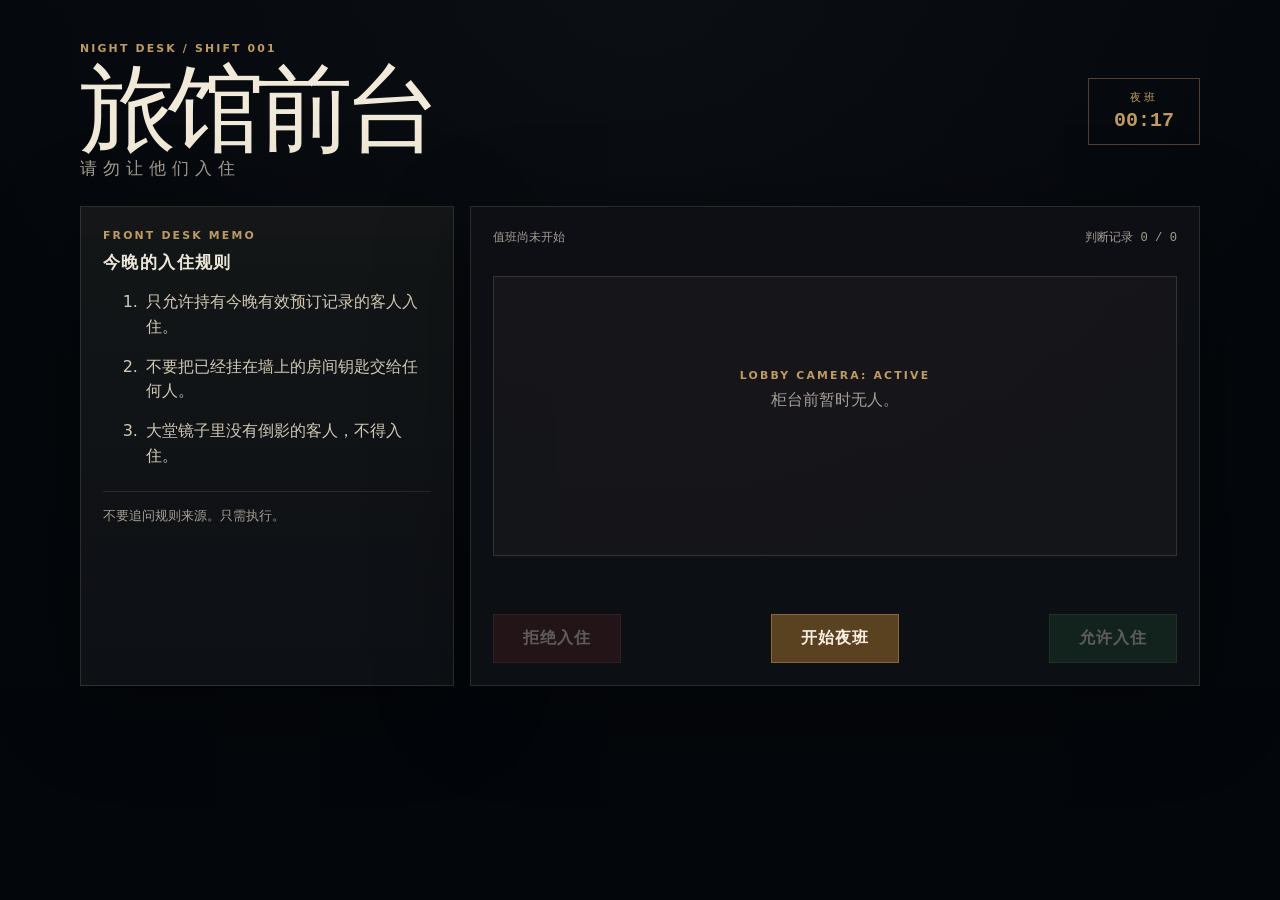
==== projects/game_001_night_desk/index.html @ 1eef4b33 "feat: initialize itch.io game factory and scaffold Night Desk MVP" ====
<!doctype html>
<html lang="zh-CN">
  <head>
    <meta charset="UTF-8" />
    <meta name="viewport" content="width=device-width, initial-scale=1.0" />
    <meta name="theme-color" content="#080b12" />
    <title>Night Desk / 旅馆前台：请勿让他们入住</title>
    <link rel="stylesheet" href="./style.css" />
  </head>
  <body>
    <main class="game-shell">
      <header class="game-header">
        <div>
          <p class="eyebrow">NIGHT DESK / SHIFT 001</p>
          <h1>旅馆前台</h1>
          <p class="subtitle">请勿让他们入住</p>
        </div>
        <div class="shift-clock" aria-label="当前值班时间">
          <span>夜班</span>
          <strong>00:17</strong>
        </div>
      </header>

      <section class="desk-grid" aria-label="夜班前台">
        <aside class="panel memo-panel">
          <p class="eyebrow">FRONT DESK MEMO</p>
          <h2>今晚的入住规则</h2>
          <ol id="rule-list"></ol>
          <p class="memo-note">不要追问规则来源。只需执行。</p>
        </aside>

        <section class="panel guest-panel">
          <div class="panel-heading">
            <p id="progress-label">值班尚未开始</p>
            <p id="score-label">判断记录 0 / 0</p>
          </div>

          <div id="guest-card" class="guest-card">
            <div class="empty-card">
              <p class="eyebrow">LOBBY CAMERA: ACTIVE</p>
              <p>柜台前暂时无人。</p>
            </div>
          </div>

          <p id="feedback" class="feedback" aria-live="polite"></p>

          <div class="actions">
            <button id="reject-button" class="button button-reject" type="button" disabled>拒绝入住</button>
            <button id="start-button" class="button button-start" type="button">开始夜班</button>
            <button id="approve-button" class="button button-approve" type="button" disabled>允许入住</button>
          </div>
        </section>
      </section>

      <section id="ending-panel" class="panel ending-panel" hidden>
        <p class="eyebrow">SHIFT REPORT / 06:00</p>
        <h2 id="ending-title"></h2>
        <p id="ending-description"></p>
        <button id="restart-button" class="button button-start" type="button">重新值班</button>
      </section>
    </main>

    <script src="./data/rules.js"></script>
    <script src="./data/guests.js"></script>
    <script src="./data/endings.js"></script>
    <script src="./main.js"></script>
  </body>
</html>
---- projects/game_001_night_desk/style.css ----
:root {
  color-scheme: dark;
  font-family: Inter, ui-sans-serif, system-ui, -apple-system, BlinkMacSystemFont, "Segoe UI", sans-serif;
  background: #080b12;
  color: #ece6d8;
}

* {
  box-sizing: border-box;
}

body {
  min-height: 100vh;
  margin: 0;
  background:
    linear-gradient(rgba(3, 6, 10, 0.78), rgba(3, 6, 10, 0.94)),
    repeating-linear-gradient(0deg, transparent 0, transparent 3px, rgba(255, 255, 255, 0.025) 4px),
    radial-gradient(circle at top, #293036, #080b12 64%);
}

.game-shell {
  width: min(1120px, calc(100% - 32px));
  margin: 0 auto;
  padding: 42px 0;
}

.game-header,
.panel-heading,
.actions {
  display: flex;
  align-items: center;
  justify-content: space-between;
  gap: 14px;
}

h1,
h2,
p {
  margin-top: 0;
}

h1 {
  margin-bottom: 0;
  color: #f2ead9;
  font-family: Georgia, "Times New Roman", serif;
  font-size: clamp(3rem, 9vw, 6rem);
  font-weight: 500;
  letter-spacing: -0.08em;
  line-height: 0.98;
}

h2 {
  font-size: 1.08rem;
  letter-spacing: 0.08em;
}

.subtitle,
.memo-note,
.panel-heading,
.empty-card {
  color: #a69f91;
}

.subtitle {
  margin-bottom: 0;
  font-family: Georgia, "Times New Roman", serif;
  font-size: 1.05rem;
  letter-spacing: 0.36em;
}

.eyebrow {
  margin-bottom: 8px;
  color: #bf9b5d;
  font-size: 0.68rem;
  font-weight: 800;
  letter-spacing: 0.2em;
}

.shift-clock {
  min-width: 112px;
  padding: 12px 15px;
  border: 1px solid rgba(191, 155, 93, 0.38);
  color: #bf9b5d;
  text-align: center;
}

.shift-clock span,
.shift-clock strong {
  display: block;
}

.shift-clock span {
  font-size: 0.66rem;
  letter-spacing: 0.26em;
}

.shift-clock strong {
  margin-top: 4px;
  font-family: "Courier New", monospace;
  font-size: 1.25rem;
}

.desk-grid {
  display: grid;
  grid-template-columns: minmax(240px, 0.82fr) minmax(0, 1.6fr);
  gap: 16px;
  margin-top: 26px;
}

.panel {
  border: 1px solid rgba(220, 202, 169, 0.15);
  background: rgba(14, 17, 22, 0.88);
  box-shadow: 0 20px 90px rgba(0, 0, 0, 0.32);
}

.memo-panel,
.guest-panel,
.ending-panel {
  padding: 22px;
}

.memo-panel {
  background:
    linear-gradient(rgba(20, 22, 23, 0.91), rgba(13, 16, 20, 0.94)),
    #11151b;
}

.memo-panel li {
  margin-bottom: 15px;
  padding-left: 3px;
  color: #d4c8b5;
  line-height: 1.55;
}

.memo-note {
  margin: 22px 0 0;
  padding-top: 14px;
  border-top: 1px solid rgba(220, 202, 169, 0.12);
  font-size: 0.8rem;
  line-height: 1.6;
}

.panel-heading {
  color: #a69f91;
  font-family: "Courier New", monospace;
  font-size: 0.76rem;
}

.guest-card {
  min-height: 280px;
  margin: 18px 0;
  padding: 20px;
  border: 1px solid rgba(220, 202, 169, 0.16);
  background: rgba(220, 202, 169, 0.035);
}

.guest-card h2 {
  margin-bottom: 4px;
  color: #f2ead9;
  font-family: Georgia, "Times New Roman", serif;
  font-size: 1.65rem;
  font-weight: 500;
  letter-spacing: 0;
}

.guest-card dl {
  display: grid;
  grid-template-columns: 7rem 1fr;
  margin: 20px 0 0;
}

.guest-card dt,
.guest-card dd {
  padding: 8px 0;
  border-top: 1px solid rgba(220, 202, 169, 0.11);
}

.guest-card dt {
  color: #a69f91;
}

.guest-card dd {
  margin: 0;
  color: #ece6d8;
}

.empty-card {
  padding-top: 72px;
  text-align: center;
}

.feedback {
  min-height: 1.5em;
  color: #a69f91;
}

.feedback.is-correct {
  color: #a3d4a0;
}

.feedback.is-wrong {
  color: #de8e82;
}

.button {
  min-width: 128px;
  padding: 13px 16px;
  border: 1px solid transparent;
  color: #f6efe2;
  cursor: pointer;
  font: inherit;
  font-weight: 800;
  letter-spacing: 0.06em;
}

.button:disabled {
  cursor: not-allowed;
  opacity: 0.35;
}

.button-reject {
  border-color: rgba(197, 99, 92, 0.44);
  background: rgba(113, 37, 39, 0.68);
}

.button-approve {
  border-color: rgba(115, 165, 121, 0.44);
  background: rgba(41, 100, 63, 0.68);
}

.button-start {
  border-color: rgba(191, 155, 93, 0.44);
  background: rgba(116, 82, 37, 0.75);
}

.ending-panel {
  margin-top: 16px;
}

.ending-panel h2 {
  color: #f2ead9;
  font-family: Georgia, "Times New Roman", serif;
  font-size: 1.8rem;
  font-weight: 500;
  letter-spacing: 0;
}

@media (max-width: 760px) {
  .game-shell {
    padding: 24px 0;
  }

  .desk-grid {
    grid-template-columns: 1fr;
  }

  .game-header {
    align-items: flex-end;
  }

  .actions {
    align-items: stretch;
    flex-direction: column;
  }

  .button {
    width: 100%;
  }
}
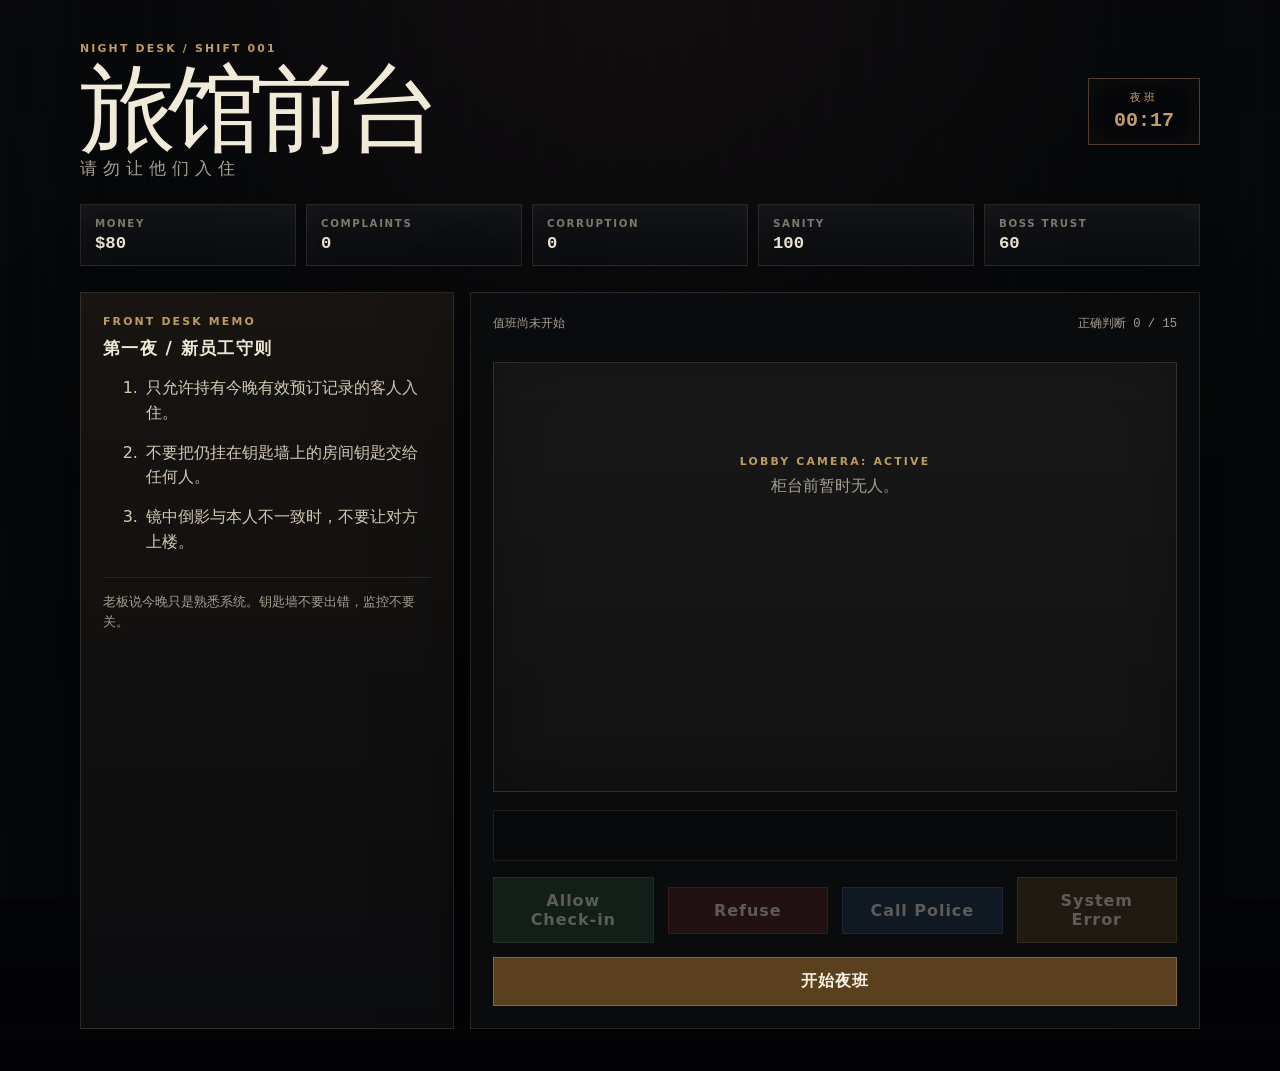
==== commit e654d15d: "feat: expand night desk into playable itch MVP" ====
--- a/projects/game_001_night_desk/index.html
+++ b/projects/game_001_night_desk/index.html
@@ -17,16 +17,39 @@
         </div>
         <div class="shift-clock" aria-label="当前值班时间">
           <span>夜班</span>
-          <strong>00:17</strong>
+          <strong id="clock-label">00:17</strong>
         </div>
       </header>
+
+      <section class="status-strip" aria-label="值班状态">
+        <div class="stat-card">
+          <span>Money</span>
+          <strong id="money-label">$80</strong>
+        </div>
+        <div class="stat-card">
+          <span>Complaints</span>
+          <strong id="complaints-label">0</strong>
+        </div>
+        <div class="stat-card">
+          <span>Corruption</span>
+          <strong id="corruption-label">0</strong>
+        </div>
+        <div class="stat-card">
+          <span>Sanity</span>
+          <strong id="sanity-label">100</strong>
+        </div>
+        <div class="stat-card">
+          <span>Boss Trust</span>
+          <strong id="boss-trust-label">60</strong>
+        </div>
+      </section>
 
       <section class="desk-grid" aria-label="夜班前台">
         <aside class="panel memo-panel">
           <p class="eyebrow">FRONT DESK MEMO</p>
-          <h2>今晚的入住规则</h2>
+          <h2 id="night-title">今晚的入住规则</h2>
           <ol id="rule-list"></ol>
-          <p class="memo-note">不要追问规则来源。只需执行。</p>
+          <p id="memo-note" class="memo-note">不要追问规则来源。只需执行。</p>
         </aside>
 
         <section class="panel guest-panel">
@@ -45,9 +68,11 @@
           <p id="feedback" class="feedback" aria-live="polite"></p>
 
           <div class="actions">
-            <button id="reject-button" class="button button-reject" type="button" disabled>拒绝入住</button>
+            <button id="allow-button" class="button button-allow" type="button" disabled>Allow Check-in</button>
+            <button id="reject-button" class="button button-reject" type="button" disabled>Refuse</button>
+            <button id="police-button" class="button button-police" type="button" disabled>Call Police</button>
+            <button id="error-button" class="button button-error" type="button" disabled>System Error</button>
             <button id="start-button" class="button button-start" type="button">开始夜班</button>
-            <button id="approve-button" class="button button-approve" type="button" disabled>允许入住</button>
           </div>
         </section>
       </section>
@@ -56,6 +81,7 @@
         <p class="eyebrow">SHIFT REPORT / 06:00</p>
         <h2 id="ending-title"></h2>
         <p id="ending-description"></p>
+        <div id="ending-summary" class="ending-summary"></div>
         <button id="restart-button" class="button button-start" type="button">重新值班</button>
       </section>
     </main>
--- a/projects/game_001_night_desk/style.css
+++ b/projects/game_001_night_desk/style.css
@@ -1,8 +1,8 @@
 :root {
   color-scheme: dark;
   font-family: Inter, ui-sans-serif, system-ui, -apple-system, BlinkMacSystemFont, "Segoe UI", sans-serif;
-  background: #080b12;
-  color: #ece6d8;
+  background: #07080a;
+  color: #eee6d5;
 }
 
 * {
@@ -13,15 +13,29 @@
   min-height: 100vh;
   margin: 0;
   background:
-    linear-gradient(rgba(3, 6, 10, 0.78), rgba(3, 6, 10, 0.94)),
+    linear-gradient(rgba(3, 4, 6, 0.74), rgba(3, 4, 6, 0.96)),
     repeating-linear-gradient(0deg, transparent 0, transparent 3px, rgba(255, 255, 255, 0.025) 4px),
-    radial-gradient(circle at top, #293036, #080b12 64%);
+    radial-gradient(circle at 50% 0%, rgba(90, 43, 43, 0.45), transparent 42%),
+    radial-gradient(circle at top, #202326, #07080a 62%);
+}
+
+body::before {
+  position: fixed;
+  inset: 0;
+  pointer-events: none;
+  content: "";
+  background:
+    linear-gradient(90deg, rgba(255, 255, 255, 0.025), transparent 8%, transparent 92%, rgba(255, 255, 255, 0.018)),
+    repeating-linear-gradient(90deg, rgba(255, 255, 255, 0.018) 0, rgba(255, 255, 255, 0.018) 1px, transparent 1px, transparent 36px);
+  mix-blend-mode: screen;
+  opacity: 0.34;
 }
 
 .game-shell {
   width: min(1120px, calc(100% - 32px));
   margin: 0 auto;
   padding: 42px 0;
+  position: relative;
 }
 
 .game-header,
@@ -54,6 +68,14 @@
   letter-spacing: 0.08em;
 }
 
+h3 {
+  margin: 0 0 10px;
+  color: #c49c69;
+  font-size: 0.72rem;
+  letter-spacing: 0.16em;
+  text-transform: uppercase;
+}
+
 .subtitle,
 .memo-note,
 .panel-heading,
@@ -79,9 +101,11 @@
 .shift-clock {
   min-width: 112px;
   padding: 12px 15px;
-  border: 1px solid rgba(191, 155, 93, 0.38);
-  color: #bf9b5d;
+  border: 1px solid rgba(196, 156, 105, 0.38);
+  background: rgba(6, 8, 10, 0.62);
+  color: #c49c69;
   text-align: center;
+  box-shadow: inset 0 0 24px rgba(196, 156, 105, 0.07);
 }
 
 .shift-clock span,
@@ -98,6 +122,53 @@
   margin-top: 4px;
   font-family: "Courier New", monospace;
   font-size: 1.25rem;
+}
+
+.status-strip {
+  display: grid;
+  grid-template-columns: repeat(5, minmax(0, 1fr));
+  gap: 10px;
+  margin-top: 24px;
+}
+
+.stat-card {
+  padding: 12px 14px;
+  border: 1px solid rgba(220, 202, 169, 0.13);
+  background:
+    linear-gradient(rgba(18, 20, 23, 0.92), rgba(9, 11, 14, 0.94)),
+    #0b0d10;
+  box-shadow: inset 0 0 30px rgba(255, 255, 255, 0.025);
+}
+
+.stat-card span,
+.stat-card strong {
+  display: block;
+}
+
+.stat-card span {
+  color: #7f786c;
+  font-size: 0.64rem;
+  font-weight: 800;
+  letter-spacing: 0.16em;
+  text-transform: uppercase;
+}
+
+.stat-card strong {
+  margin-top: 5px;
+  color: #eee6d5;
+  font-family: "Courier New", monospace;
+  font-size: 1.08rem;
+}
+
+.stat-card.is-danger {
+  border-color: rgba(210, 77, 66, 0.48);
+  background:
+    linear-gradient(rgba(50, 14, 16, 0.76), rgba(13, 9, 10, 0.95)),
+    #160b0d;
+}
+
+.stat-card.is-danger strong {
+  color: #ff9a8d;
 }
 
 .desk-grid {
@@ -108,8 +179,8 @@
 }
 
 .panel {
-  border: 1px solid rgba(220, 202, 169, 0.15);
-  background: rgba(14, 17, 22, 0.88);
+  border: 1px solid rgba(220, 202, 169, 0.14);
+  background: rgba(12, 13, 15, 0.9);
   box-shadow: 0 20px 90px rgba(0, 0, 0, 0.32);
 }
 
@@ -121,8 +192,8 @@
 
 .memo-panel {
   background:
-    linear-gradient(rgba(20, 22, 23, 0.91), rgba(13, 16, 20, 0.94)),
-    #11151b;
+    linear-gradient(rgba(24, 21, 18, 0.92), rgba(11, 12, 14, 0.96)),
+    #101214;
 }
 
 .memo-panel li {
@@ -147,26 +218,44 @@
 }
 
 .guest-card {
-  min-height: 280px;
+  min-height: 430px;
   margin: 18px 0;
   padding: 20px;
-  border: 1px solid rgba(220, 202, 169, 0.16);
-  background: rgba(220, 202, 169, 0.035);
+  border: 1px solid rgba(220, 202, 169, 0.14);
+  background:
+    linear-gradient(rgba(255, 255, 255, 0.022), transparent),
+    rgba(220, 202, 169, 0.035);
+  box-shadow: inset 0 0 48px rgba(0, 0, 0, 0.24);
 }
 
 .guest-card h2 {
-  margin-bottom: 4px;
+  margin-bottom: 10px;
   color: #f2ead9;
   font-family: Georgia, "Times New Roman", serif;
-  font-size: 1.65rem;
+  font-size: clamp(1.65rem, 4vw, 2.35rem);
   font-weight: 500;
   letter-spacing: 0;
+}
+
+.guest-request {
+  margin-bottom: 18px;
+  padding: 14px 16px;
+  border-left: 3px solid rgba(196, 156, 105, 0.55);
+  background: rgba(0, 0, 0, 0.23);
+  color: #f0ddc2;
+  font-family: Georgia, "Times New Roman", serif;
+  font-size: 1.08rem;
+  line-height: 1.6;
+}
+
+.guest-section {
+  margin-top: 18px;
 }
 
 .guest-card dl {
   display: grid;
   grid-template-columns: 7rem 1fr;
-  margin: 20px 0 0;
+  margin: 0;
 }
 
 .guest-card dt,
@@ -184,14 +273,36 @@
   color: #ece6d8;
 }
 
+.guest-card ul {
+  display: grid;
+  grid-template-columns: repeat(3, minmax(0, 1fr));
+  gap: 9px;
+  margin: 0;
+  padding: 0;
+  list-style: none;
+}
+
+.guest-card li {
+  padding: 10px 11px;
+  border: 1px solid rgba(220, 202, 169, 0.1);
+  background: rgba(0, 0, 0, 0.18);
+  color: #cfc5b2;
+  font-size: 0.88rem;
+  line-height: 1.45;
+}
+
 .empty-card {
   padding-top: 72px;
   text-align: center;
 }
 
 .feedback {
-  min-height: 1.5em;
+  min-height: 3.2em;
+  padding: 12px 14px;
+  border: 1px solid rgba(220, 202, 169, 0.11);
+  background: rgba(0, 0, 0, 0.16);
   color: #a69f91;
+  line-height: 1.55;
 }
 
 .feedback.is-correct {
@@ -203,7 +314,7 @@
 }
 
 .button {
-  min-width: 128px;
+  min-width: 0;
   padding: 13px 16px;
   border: 1px solid transparent;
   color: #f6efe2;
@@ -218,17 +329,33 @@
   opacity: 0.35;
 }
 
+.actions {
+  display: grid;
+  grid-template-columns: repeat(4, minmax(0, 1fr));
+}
+
+.button-allow {
+  border-color: rgba(115, 165, 121, 0.44);
+  background: rgba(41, 100, 63, 0.68);
+}
+
 .button-reject {
   border-color: rgba(197, 99, 92, 0.44);
   background: rgba(113, 37, 39, 0.68);
 }
 
-.button-approve {
-  border-color: rgba(115, 165, 121, 0.44);
-  background: rgba(41, 100, 63, 0.68);
+.button-police {
+  border-color: rgba(86, 137, 190, 0.48);
+  background: rgba(36, 62, 97, 0.74);
+}
+
+.button-error {
+  border-color: rgba(186, 150, 84, 0.48);
+  background: rgba(94, 66, 33, 0.78);
 }
 
 .button-start {
+  grid-column: 1 / -1;
   border-color: rgba(191, 155, 93, 0.44);
   background: rgba(116, 82, 37, 0.75);
 }
@@ -245,6 +372,16 @@
   letter-spacing: 0;
 }
 
+.ending-summary {
+  margin: 18px 0;
+  padding: 14px;
+  border: 1px solid rgba(220, 202, 169, 0.12);
+  color: #cfc5b2;
+  font-family: "Courier New", monospace;
+  font-size: 0.86rem;
+  line-height: 1.6;
+}
+
 @media (max-width: 760px) {
   .game-shell {
     padding: 24px 0;
@@ -254,16 +391,32 @@
     grid-template-columns: 1fr;
   }
 
+  .status-strip {
+    grid-template-columns: repeat(2, minmax(0, 1fr));
+  }
+
   .game-header {
     align-items: flex-end;
   }
 
   .actions {
     align-items: stretch;
-    flex-direction: column;
+    grid-template-columns: 1fr;
   }
 
   .button {
     width: 100%;
   }
-}
+
+  .guest-card dl {
+    grid-template-columns: 1fr;
+  }
+
+  .guest-card dd {
+    padding-top: 0;
+  }
+
+  .guest-card ul {
+    grid-template-columns: 1fr;
+  }
+}
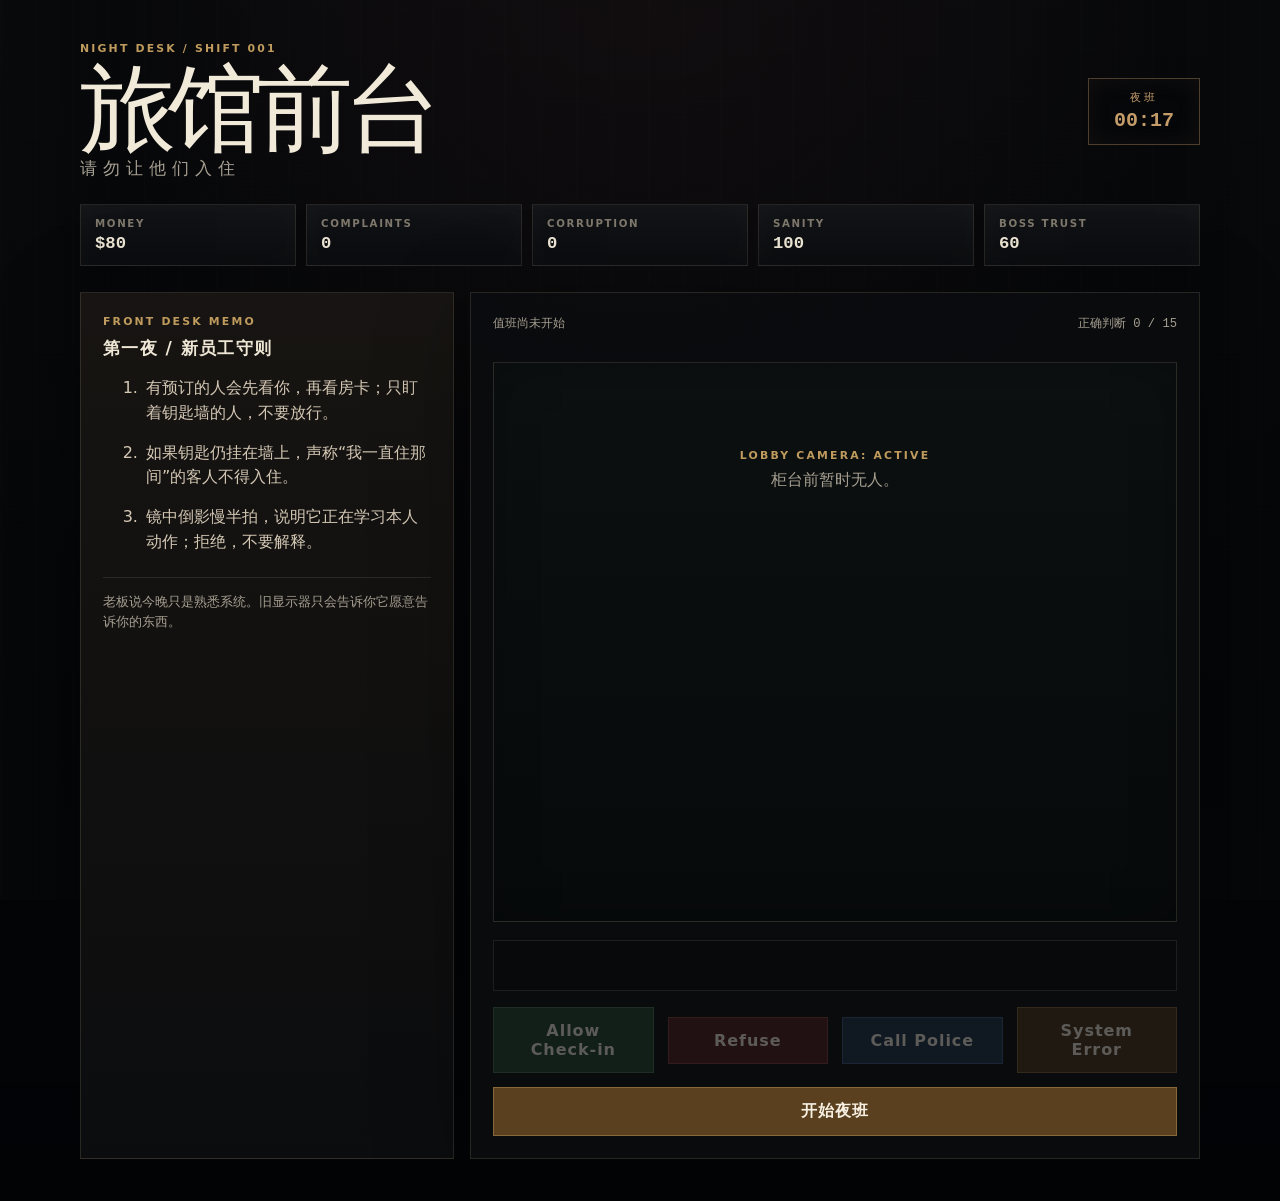
==== commit 849ee658: "feat: add scene-based visitor inspection UI" ====
--- a/projects/game_001_night_desk/index.html
+++ b/projects/game_001_night_desk/index.html
@@ -5,6 +5,7 @@
     <meta name="viewport" content="width=device-width, initial-scale=1.0" />
     <meta name="theme-color" content="#080b12" />
     <title>Night Desk / 旅馆前台：请勿让他们入住</title>
+    <link rel="icon" href="./favicon.ico" sizes="any" />
     <link rel="stylesheet" href="./style.css" />
   </head>
   <body>
--- a/projects/game_001_night_desk/style.css
+++ b/projects/game_001_night_desk/style.css
@@ -218,13 +218,13 @@
 }
 
 .guest-card {
-  min-height: 430px;
+  min-height: 560px;
   margin: 18px 0;
-  padding: 20px;
+  padding: 14px;
   border: 1px solid rgba(220, 202, 169, 0.14);
   background:
-    linear-gradient(rgba(255, 255, 255, 0.022), transparent),
-    rgba(220, 202, 169, 0.035);
+    linear-gradient(rgba(131, 168, 139, 0.035), transparent),
+    rgba(7, 10, 10, 0.8);
   box-shadow: inset 0 0 48px rgba(0, 0, 0, 0.24);
 }
 
@@ -237,19 +237,427 @@
   letter-spacing: 0;
 }
 
-.guest-request {
-  margin-bottom: 18px;
-  padding: 14px 16px;
-  border-left: 3px solid rgba(196, 156, 105, 0.55);
-  background: rgba(0, 0, 0, 0.23);
-  color: #f0ddc2;
-  font-family: Georgia, "Times New Roman", serif;
-  font-size: 1.08rem;
-  line-height: 1.6;
+.visitor-scene {
+  position: relative;
+  min-height: 430px;
+  overflow: hidden;
+  border: 1px solid rgba(143, 174, 134, 0.22);
+  background:
+    linear-gradient(rgba(8, 19, 19, 0.2), rgba(0, 0, 0, 0.36)),
+    radial-gradient(circle at 50% 16%, rgba(178, 190, 156, 0.28), transparent 20%),
+    linear-gradient(90deg, rgba(34, 55, 51, 0.95), rgba(9, 15, 17, 0.96));
+  box-shadow:
+    inset 0 0 80px rgba(0, 0, 0, 0.62),
+    inset 0 0 0 999px rgba(13, 37, 32, 0.08);
+  filter: saturate(0.82) contrast(1.08);
+}
+
+.visitor-scene::before,
+.visitor-scene::after {
+  position: absolute;
+  inset: 0;
+  pointer-events: none;
+  content: "";
+}
+
+.visitor-scene::before {
+  z-index: 8;
+  background:
+    repeating-linear-gradient(0deg, rgba(255, 255, 255, 0.045) 0, rgba(255, 255, 255, 0.045) 1px, transparent 1px, transparent 4px),
+    radial-gradient(circle at center, transparent 52%, rgba(0, 0, 0, 0.72));
+  mix-blend-mode: screen;
+  opacity: 0.34;
+}
+
+.visitor-scene::after {
+  z-index: 9;
+  background:
+    linear-gradient(90deg, rgba(255, 0, 0, 0.04), transparent 12%, rgba(0, 255, 180, 0.035) 88%, transparent),
+    repeating-linear-gradient(90deg, transparent 0, transparent 23px, rgba(255, 255, 255, 0.025) 24px);
+}
+
+.scene-hallway {
+  background:
+    linear-gradient(rgba(8, 19, 19, 0.24), rgba(0, 0, 0, 0.38)),
+    radial-gradient(circle at 50% 10%, rgba(211, 216, 175, 0.3), transparent 14%),
+    linear-gradient(90deg, rgba(42, 48, 45, 0.94), rgba(9, 19, 20, 0.98) 45%, rgba(49, 52, 47, 0.94));
+}
+
+.camera-hud {
+  position: absolute;
+  z-index: 12;
+  top: 10px;
+  left: 12px;
+  right: 12px;
+  display: flex;
+  justify-content: space-between;
+  color: #9fc082;
+  font-family: "Courier New", monospace;
+  font-size: 0.74rem;
+  font-weight: 800;
+  letter-spacing: 0.08em;
+  text-shadow: 0 0 8px rgba(159, 192, 130, 0.4);
+}
+
+.camera-hud span:last-child {
+  color: #e05d55;
+}
+
+.motel-set,
+.motel-set span {
+  position: absolute;
+}
+
+.motel-set {
+  inset: 0;
+  z-index: 1;
+}
+
+.set-light {
+  top: 0;
+  left: 42%;
+  width: 20%;
+  height: 95px;
+  background: radial-gradient(ellipse at top, rgba(246, 238, 207, 0.72), rgba(246, 238, 207, 0.18) 35%, transparent 72%);
+  filter: blur(3px);
+}
+
+.set-door {
+  top: 94px;
+  width: 16%;
+  height: 220px;
+  border: 3px solid rgba(19, 27, 25, 0.82);
+  background:
+    linear-gradient(90deg, rgba(14, 28, 27, 0.85), rgba(78, 89, 78, 0.45)),
+    #263432;
+  box-shadow: inset 0 -20px 40px rgba(0, 0, 0, 0.42);
+}
+
+.set-door-left {
+  left: 10%;
+  transform: perspective(420px) rotateY(14deg);
+}
+
+.set-door-right {
+  right: 8%;
+  transform: perspective(420px) rotateY(-12deg);
+}
+
+.set-counter {
+  right: -4%;
+  bottom: 28px;
+  width: 36%;
+  height: 100px;
+  background:
+    linear-gradient(180deg, rgba(191, 181, 145, 0.34), rgba(46, 53, 45, 0.78)),
+    #383c34;
+  transform: skewX(-8deg);
+  box-shadow: -16px -18px 70px rgba(0, 0, 0, 0.55);
+}
+
+.scene-hallway .set-counter {
+  display: none;
+}
+
+.scene-hallway .set-door {
+  top: 118px;
+  height: 250px;
+}
+
+.scene-hallway .set-door-left {
+  left: 4%;
+}
+
+.scene-hallway .set-door-right {
+  right: 3%;
+}
+
+.scene-hallway .set-light {
+  left: 38%;
+  width: 24%;
+}
+
+.set-rates {
+  top: 92px;
+  left: 7%;
+  padding: 10px 12px;
+  border: 2px solid rgba(18, 25, 23, 0.62);
+  background: rgba(177, 177, 137, 0.2);
+  color: rgba(207, 221, 184, 0.58);
+  font-family: "Courier New", monospace;
+  font-size: 0.74rem;
+  font-weight: 800;
+  line-height: 1.35;
+}
+
+.scene-hallway .set-rates {
+  left: 45%;
+  top: 120px;
+  transform: translateX(-50%);
+}
+
+.visitor-figure {
+  position: absolute;
+  z-index: 4;
+  left: 32%;
+  bottom: 54px;
+  width: 210px;
+  height: 300px;
+  transform: translateX(-50%);
+  filter: drop-shadow(0 18px 18px rgba(0, 0, 0, 0.55));
+}
+
+.scene-hallway .visitor-figure {
+  left: 52%;
+  bottom: 42px;
+  transform: translateX(-50%) scale(0.92);
+}
+
+.visitor-heavy,
+.visitor-box,
+.visitor-boss {
+  width: 250px;
+}
+
+.visitor-slim,
+.visitor-student {
+  width: 185px;
+}
+
+.visitor-family {
+  width: 260px;
+}
+
+.visitor-static,
+.visitor-you {
+  transform: translateX(-50%) scale(1.02);
+}
+
+.figure-shadow,
+.figure-body,
+.figure-head,
+.figure-eye,
+.figure-mouth,
+.figure-hand {
+  position: absolute;
+  display: block;
+}
+
+.figure-shadow {
+  left: 18%;
+  right: 18%;
+  bottom: 0;
+  height: 24px;
+  border-radius: 50%;
+  background: rgba(0, 0, 0, 0.5);
+  filter: blur(8px);
+}
+
+.figure-body {
+  left: 24%;
+  bottom: 22px;
+  width: 52%;
+  height: 188px;
+  border-radius: 42% 42% 18% 18%;
+  background:
+    linear-gradient(90deg, rgba(32, 49, 61, 0.96), rgba(73, 92, 101, 0.72), rgba(21, 34, 40, 0.98)),
+    #273944;
+  clip-path: polygon(20% 0, 80% 0, 96% 100%, 4% 100%);
+}
+
+.figure-head {
+  left: 34%;
+  top: 34px;
+  width: 32%;
+  height: 82px;
+  border-radius: 45% 45% 38% 38%;
+  background:
+    radial-gradient(circle at 35% 34%, rgba(218, 222, 198, 0.55), transparent 14%),
+    linear-gradient(135deg, #b4b69d, #6f7d70 58%, #3f4a43);
+  box-shadow: inset -16px -10px 28px rgba(0, 0, 0, 0.42);
+}
+
+.figure-eye {
+  top: 62px;
+  width: 10px;
+  height: 7px;
+  border-radius: 50%;
+  background: #08100e;
+  box-shadow: 0 0 10px rgba(209, 245, 203, 0.26);
+}
+
+.figure-eye-left {
+  left: 42%;
+}
+
+.figure-eye-right {
+  right: 42%;
+}
+
+.figure-mouth {
+  left: 46%;
+  top: 86px;
+  width: 18px;
+  height: 5px;
+  background: rgba(22, 15, 13, 0.72);
+  border-radius: 999px;
+}
+
+.figure-hand {
+  bottom: 78px;
+  width: 28px;
+  height: 44px;
+  border-radius: 45%;
+  background: #889080;
+}
+
+.figure-hand-left {
+  left: 13%;
+  transform: rotate(9deg);
+}
+
+.figure-hand-right {
+  right: 13%;
+  transform: rotate(-9deg);
+}
+
+.has-eyes .figure-eye,
+.has-face .figure-head {
+  background: #e1ead2;
+  box-shadow: 0 0 18px rgba(222, 247, 211, 0.48);
+}
+
+.has-mouth .figure-mouth,
+.has-voice .figure-mouth {
+  height: 11px;
+  background: #120707;
+  box-shadow: 0 0 14px rgba(190, 45, 40, 0.52);
+}
+
+.has-hands .figure-hand,
+.has-badge .figure-body {
+  outline: 2px solid rgba(190, 45, 40, 0.5);
+  box-shadow: 0 0 18px rgba(190, 45, 40, 0.24);
+}
+
+.has-shadow .figure-shadow,
+.has-reflection .figure-shadow,
+.has-hallway .figure-shadow {
+  background: rgba(95, 12, 16, 0.56);
+  transform: translateX(28px) scaleX(1.35);
+}
+
+.has-feet .figure-shadow,
+.has-rain .figure-shadow {
+  bottom: 14px;
+  opacity: 0.58;
+}
+
+.organ-marker {
+  position: absolute;
+  z-index: 6;
+  display: grid;
+  width: 25px;
+  height: 25px;
+  place-items: center;
+  border: 1px solid rgba(218, 228, 170, 0.72);
+  border-radius: 50%;
+  background: rgba(7, 12, 12, 0.78);
+  color: #dbe8ad;
+  font-family: "Courier New", monospace;
+  font-size: 0.74rem;
+  font-weight: 800;
+  box-shadow: 0 0 18px rgba(177, 212, 133, 0.25);
+}
+
+.organ-marker.severity-2,
+.organ-marker.severity-3 {
+  border-color: rgba(224, 93, 85, 0.86);
+  color: #ffb0a6;
+  box-shadow: 0 0 22px rgba(224, 93, 85, 0.38);
+}
+
+.marker-eyes,
+.marker-face {
+  top: 48px;
+  left: 60%;
+}
+
+.marker-mouth,
+.marker-voice {
+  top: 88px;
+  left: 60%;
+}
+
+.marker-hands,
+.marker-badge {
+  top: 190px;
+  right: 14%;
+}
+
+.marker-shadow,
+.marker-reflection,
+.marker-hallway {
+  bottom: 22px;
+  left: 18%;
+}
+
+.marker-feet,
+.marker-rain {
+  bottom: 32px;
+  right: 22%;
+}
+
+.marker-neck {
+  top: 116px;
+  right: 29%;
+}
+
+.dialogue-box {
+  position: absolute;
+  z-index: 12;
+  right: 22px;
+  bottom: 24px;
+  width: min(48%, 420px);
+  min-height: 112px;
+  padding: 18px 20px;
+  border: 1px solid rgba(188, 211, 161, 0.28);
+  background: rgba(0, 0, 0, 0.78);
+  color: #f0f3d9;
+  font-family: "Courier New", monospace;
+  font-size: clamp(0.95rem, 2vw, 1.14rem);
+  line-height: 1.55;
+  text-shadow: 0 0 8px rgba(202, 228, 174, 0.18);
+}
+
+.dialogue-box p {
+  margin-bottom: 0;
+}
+
+.speaker-name {
+  margin-bottom: 8px !important;
+  color: #b7d48f;
+  font-size: 0.75rem;
+  font-weight: 800;
+  letter-spacing: 0.16em;
+  text-transform: uppercase;
 }
 
 .guest-section {
   margin-top: 18px;
+}
+
+.dossier-grid {
+  display: grid;
+  grid-template-columns: 1fr 1.2fr 1fr;
+  gap: 12px;
+}
+
+.dossier-grid .guest-section {
+  margin-top: 12px;
+  padding: 14px;
+  border: 1px solid rgba(220, 202, 169, 0.12);
+  background: rgba(3, 7, 8, 0.45);
 }
 
 .guest-card dl {
@@ -275,7 +683,7 @@
 
 .guest-card ul {
   display: grid;
-  grid-template-columns: repeat(3, minmax(0, 1fr));
+  grid-template-columns: 1fr;
   gap: 9px;
   margin: 0;
   padding: 0;
@@ -289,6 +697,42 @@
   color: #cfc5b2;
   font-size: 0.88rem;
   line-height: 1.45;
+}
+
+.inspection-panel ul {
+  gap: 8px;
+}
+
+.inspection-item {
+  display: grid;
+  grid-template-columns: 4rem 1fr auto;
+  gap: 10px;
+  align-items: start;
+}
+
+.inspection-item.severity-2,
+.inspection-item.severity-3 {
+  border-color: rgba(224, 93, 85, 0.28);
+  background: rgba(62, 17, 18, 0.3);
+}
+
+.inspection-part {
+  color: #b7d48f;
+  font-weight: 800;
+}
+
+.inspection-value {
+  color: #d8cfbd;
+}
+
+.inspection-meter {
+  color: #be9b5d;
+  font-family: "Courier New", monospace;
+}
+
+.severity-2 .inspection-meter,
+.severity-3 .inspection-meter {
+  color: #ff9a8d;
 }
 
 .empty-card {
@@ -408,6 +852,41 @@
     width: 100%;
   }
 
+  .visitor-scene {
+    min-height: 520px;
+  }
+
+  .visitor-figure {
+    left: 50%;
+    bottom: 150px;
+    transform: translateX(-50%) scale(0.84);
+  }
+
+  .scene-hallway .visitor-figure {
+    left: 50%;
+    bottom: 150px;
+    transform: translateX(-50%) scale(0.78);
+  }
+
+  .dialogue-box {
+    left: 14px;
+    right: 14px;
+    bottom: 14px;
+    width: auto;
+  }
+
+  .dossier-grid {
+    grid-template-columns: 1fr;
+  }
+
+  .inspection-item {
+    grid-template-columns: 3.6rem 1fr;
+  }
+
+  .inspection-meter {
+    grid-column: 2;
+  }
+
   .guest-card dl {
     grid-template-columns: 1fr;
   }
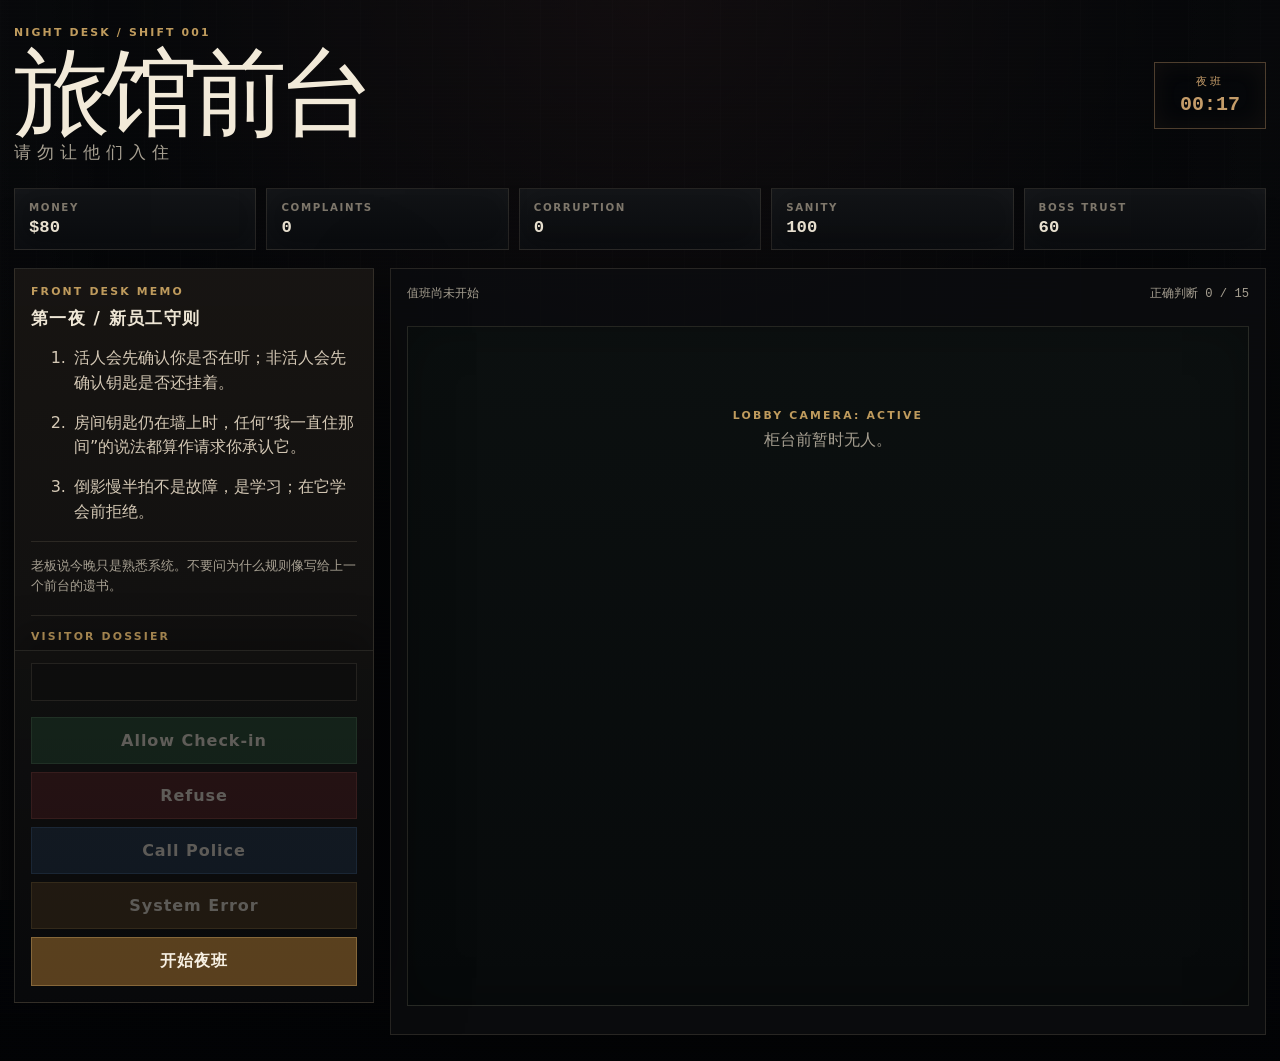
==== commit 34e1c4df: "feat: improve night desk horror UI and visitor portraits" ====
--- a/projects/game_001_night_desk/index.html
+++ b/projects/game_001_night_desk/index.html
@@ -51,6 +51,22 @@
           <h2 id="night-title">今晚的入住规则</h2>
           <ol id="rule-list"></ol>
           <p id="memo-note" class="memo-note">不要追问规则来源。只需执行。</p>
+          <div id="sidebar-dossier" class="sidebar-dossier">
+            <p class="eyebrow">VISITOR DOSSIER</p>
+            <p class="sidebar-empty">等待第一位客人进入监控画面。</p>
+          </div>
+
+          <div class="sidebar-controls">
+            <p id="feedback" class="feedback" aria-live="polite"></p>
+
+            <div class="actions">
+              <button id="allow-button" class="button button-allow" type="button" disabled>Allow Check-in</button>
+              <button id="reject-button" class="button button-reject" type="button" disabled>Refuse</button>
+              <button id="police-button" class="button button-police" type="button" disabled>Call Police</button>
+              <button id="error-button" class="button button-error" type="button" disabled>System Error</button>
+              <button id="start-button" class="button button-start" type="button">开始夜班</button>
+            </div>
+          </div>
         </aside>
 
         <section class="panel guest-panel">
@@ -64,16 +80,6 @@
               <p class="eyebrow">LOBBY CAMERA: ACTIVE</p>
               <p>柜台前暂时无人。</p>
             </div>
-          </div>
-
-          <p id="feedback" class="feedback" aria-live="polite"></p>
-
-          <div class="actions">
-            <button id="allow-button" class="button button-allow" type="button" disabled>Allow Check-in</button>
-            <button id="reject-button" class="button button-reject" type="button" disabled>Refuse</button>
-            <button id="police-button" class="button button-police" type="button" disabled>Call Police</button>
-            <button id="error-button" class="button button-error" type="button" disabled>System Error</button>
-            <button id="start-button" class="button button-start" type="button">开始夜班</button>
           </div>
         </section>
       </section>
--- a/projects/game_001_night_desk/style.css
+++ b/projects/game_001_night_desk/style.css
@@ -32,9 +32,9 @@
 }
 
 .game-shell {
-  width: min(1120px, calc(100% - 32px));
+  width: min(1440px, calc(100% - 28px));
   margin: 0 auto;
-  padding: 42px 0;
+  padding: 26px 0;
   position: relative;
 }
 
@@ -173,9 +173,9 @@
 
 .desk-grid {
   display: grid;
-  grid-template-columns: minmax(240px, 0.82fr) minmax(0, 1.6fr);
+  grid-template-columns: minmax(300px, 360px) minmax(0, 1fr);
   gap: 16px;
-  margin-top: 26px;
+  margin-top: 18px;
 }
 
 .panel {
@@ -187,10 +187,13 @@
 .memo-panel,
 .guest-panel,
 .ending-panel {
-  padding: 22px;
+  padding: 16px;
 }
 
 .memo-panel {
+  position: relative;
+  max-height: calc(100vh - 165px);
+  overflow: auto;
   background:
     linear-gradient(rgba(24, 21, 18, 0.92), rgba(11, 12, 14, 0.96)),
     #101214;
@@ -204,13 +207,39 @@
 }
 
 .memo-note {
-  margin: 22px 0 0;
+  margin: 16px 0 0;
   padding-top: 14px;
   border-top: 1px solid rgba(220, 202, 169, 0.12);
   font-size: 0.8rem;
   line-height: 1.6;
 }
 
+.sidebar-dossier {
+  margin-top: 18px;
+  padding-top: 14px;
+  border-top: 1px solid rgba(220, 202, 169, 0.12);
+}
+
+.sidebar-empty {
+  margin-bottom: 0;
+  color: #8c8579;
+  font-size: 0.88rem;
+  line-height: 1.55;
+}
+
+.sidebar-controls {
+  position: sticky;
+  z-index: 20;
+  bottom: -16px;
+  margin: 16px -16px -16px;
+  padding: 12px 16px 16px;
+  border-top: 1px solid rgba(220, 202, 169, 0.14);
+  background:
+    linear-gradient(rgba(17, 16, 15, 0.94), rgba(8, 9, 11, 0.98)),
+    #090a0c;
+  box-shadow: 0 -18px 34px rgba(0, 0, 0, 0.28);
+}
+
 .panel-heading {
   color: #a69f91;
   font-family: "Courier New", monospace;
@@ -218,9 +247,9 @@
 }
 
 .guest-card {
-  min-height: 560px;
-  margin: 18px 0;
-  padding: 14px;
+  min-height: 680px;
+  margin: 12px 0;
+  padding: 10px;
   border: 1px solid rgba(220, 202, 169, 0.14);
   background:
     linear-gradient(rgba(131, 168, 139, 0.035), transparent),
@@ -239,7 +268,7 @@
 
 .visitor-scene {
   position: relative;
-  min-height: 430px;
+  min-height: 660px;
   overflow: hidden;
   border: 1px solid rgba(143, 174, 134, 0.22);
   background:
@@ -399,12 +428,42 @@
 .visitor-figure {
   position: absolute;
   z-index: 4;
-  left: 32%;
-  bottom: 54px;
-  width: 210px;
-  height: 300px;
+  left: 35%;
+  bottom: 78px;
+  width: 260px;
+  height: 380px;
   transform: translateX(-50%);
   filter: drop-shadow(0 18px 18px rgba(0, 0, 0, 0.55));
+}
+
+.visitor-figure.has-portrait {
+  bottom: 0;
+  width: 430px;
+  height: 620px;
+  overflow: hidden;
+}
+
+.visitor-figure.has-portrait img {
+  position: absolute;
+  left: 50%;
+  bottom: 0;
+  width: auto;
+  height: 100%;
+  max-width: none;
+  transform: translateX(-50%);
+  filter: contrast(1.12) saturate(0.92) brightness(0.86);
+  mix-blend-mode: multiply;
+}
+
+.visitor-figure.has-portrait::after {
+  position: absolute;
+  inset: 0;
+  pointer-events: none;
+  content: "";
+  background:
+    radial-gradient(circle at 50% 24%, transparent 0 38%, rgba(0, 0, 0, 0.12) 58%, rgba(0, 0, 0, 0.52) 100%),
+    linear-gradient(rgba(15, 47, 40, 0.06), rgba(0, 0, 0, 0.2));
+  mix-blend-mode: multiply;
 }
 
 .scene-hallway .visitor-figure {
@@ -617,8 +676,8 @@
   position: absolute;
   z-index: 12;
   right: 22px;
-  bottom: 24px;
-  width: min(48%, 420px);
+  bottom: 30px;
+  width: min(44%, 500px);
   min-height: 112px;
   padding: 18px 20px;
   border: 1px solid rgba(188, 211, 161, 0.28);
@@ -649,39 +708,39 @@
 
 .dossier-grid {
   display: grid;
-  grid-template-columns: 1fr 1.2fr 1fr;
-  gap: 12px;
+  grid-template-columns: 1fr;
+  gap: 10px;
 }
 
 .dossier-grid .guest-section {
-  margin-top: 12px;
-  padding: 14px;
+  margin-top: 0;
+  padding: 12px;
   border: 1px solid rgba(220, 202, 169, 0.12);
   background: rgba(3, 7, 8, 0.45);
 }
 
-.guest-card dl {
+.dossier-grid dl {
   display: grid;
   grid-template-columns: 7rem 1fr;
   margin: 0;
 }
 
-.guest-card dt,
-.guest-card dd {
+.dossier-grid dt,
+.dossier-grid dd {
   padding: 8px 0;
   border-top: 1px solid rgba(220, 202, 169, 0.11);
 }
 
-.guest-card dt {
+.dossier-grid dt {
   color: #a69f91;
 }
 
-.guest-card dd {
+.dossier-grid dd {
   margin: 0;
   color: #ece6d8;
 }
 
-.guest-card ul {
+.dossier-grid ul {
   display: grid;
   grid-template-columns: 1fr;
   gap: 9px;
@@ -690,7 +749,7 @@
   list-style: none;
 }
 
-.guest-card li {
+.dossier-grid li {
   padding: 10px 11px;
   border: 1px solid rgba(220, 202, 169, 0.1);
   background: rgba(0, 0, 0, 0.18);
@@ -705,9 +764,13 @@
 
 .inspection-item {
   display: grid;
-  grid-template-columns: 4rem 1fr auto;
-  gap: 10px;
+  grid-template-columns: 3.7rem 1fr;
+  gap: 7px 10px;
   align-items: start;
+}
+
+.inspection-meter {
+  grid-column: 2;
 }
 
 .inspection-item.severity-2,
@@ -741,8 +804,8 @@
 }
 
 .feedback {
-  min-height: 3.2em;
-  padding: 12px 14px;
+  min-height: 2.4em;
+  padding: 9px 12px;
   border: 1px solid rgba(220, 202, 169, 0.11);
   background: rgba(0, 0, 0, 0.16);
   color: #a69f91;
@@ -775,7 +838,8 @@
 
 .actions {
   display: grid;
-  grid-template-columns: repeat(4, minmax(0, 1fr));
+  grid-template-columns: 1fr;
+  gap: 8px;
 }
 
 .button-allow {
@@ -862,6 +926,11 @@
     transform: translateX(-50%) scale(0.84);
   }
 
+  .visitor-figure.has-portrait {
+    bottom: 118px;
+    transform: translateX(-50%) scale(0.74);
+  }
+
   .scene-hallway .visitor-figure {
     left: 50%;
     bottom: 150px;
@@ -887,15 +956,15 @@
     grid-column: 2;
   }
 
-  .guest-card dl {
+  .dossier-grid dl {
     grid-template-columns: 1fr;
   }
 
-  .guest-card dd {
+  .dossier-grid dd {
     padding-top: 0;
   }
 
-  .guest-card ul {
+  .dossier-grid ul {
     grid-template-columns: 1fr;
   }
 }
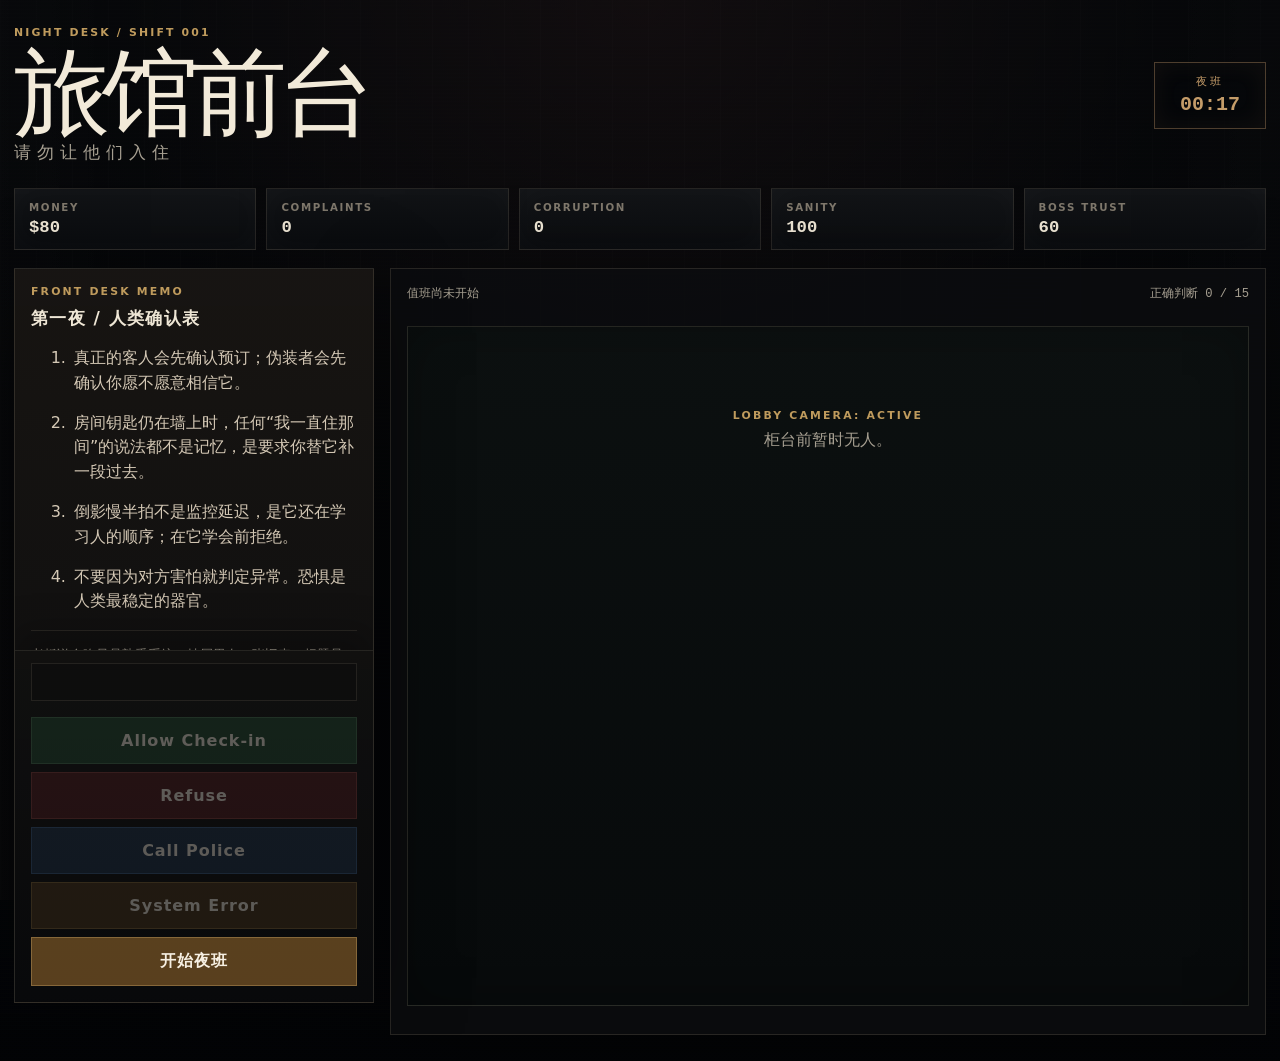
==== commit caa5f6ef: "png" ====
--- a/projects/game_001_night_desk/index.html
+++ b/projects/game_001_night_desk/index.html
@@ -51,6 +51,10 @@
           <h2 id="night-title">今晚的入住规则</h2>
           <ol id="rule-list"></ol>
           <p id="memo-note" class="memo-note">不要追问规则来源。只需执行。</p>
+          <div id="broadcast-panel" class="broadcast-panel">
+            <p class="eyebrow">NIGHT BROADCAST</p>
+            <p>旧收音机尚未开始播报。</p>
+          </div>
           <div id="sidebar-dossier" class="sidebar-dossier">
             <p class="eyebrow">VISITOR DOSSIER</p>
             <p class="sidebar-empty">等待第一位客人进入监控画面。</p>
--- a/projects/game_001_night_desk/style.css
+++ b/projects/game_001_night_desk/style.css
@@ -227,6 +227,24 @@
   line-height: 1.55;
 }
 
+.broadcast-panel {
+  margin-top: 14px;
+  padding: 12px;
+  border: 1px solid rgba(181, 210, 142, 0.16);
+  background:
+    linear-gradient(rgba(24, 43, 35, 0.42), rgba(5, 8, 9, 0.52)),
+    rgba(0, 0, 0, 0.22);
+  color: #b9c5a4;
+  font-family: "Courier New", monospace;
+  font-size: 0.82rem;
+  line-height: 1.55;
+  box-shadow: inset 0 0 28px rgba(137, 188, 118, 0.05);
+}
+
+.broadcast-panel p:last-child {
+  margin-bottom: 0;
+}
+
 .sidebar-controls {
   position: sticky;
   z-index: 20;
@@ -281,6 +299,13 @@
   filter: saturate(0.82) contrast(1.08);
 }
 
+.scene-frontdesk {
+  background:
+    linear-gradient(rgba(4, 11, 11, 0.14), rgba(0, 0, 0, 0.42)),
+    url("./assets/backgrounds/motel-frontdesk-night.webp") center / cover no-repeat,
+    #07100f;
+}
+
 .visitor-scene::before,
 .visitor-scene::after {
   position: absolute;
@@ -307,9 +332,47 @@
 
 .scene-hallway {
   background:
-    linear-gradient(rgba(8, 19, 19, 0.24), rgba(0, 0, 0, 0.38)),
-    radial-gradient(circle at 50% 10%, rgba(211, 216, 175, 0.3), transparent 14%),
-    linear-gradient(90deg, rgba(42, 48, 45, 0.94), rgba(9, 19, 20, 0.98) 45%, rgba(49, 52, 47, 0.94));
+    linear-gradient(rgba(8, 19, 19, 0.18), rgba(0, 0, 0, 0.44)),
+    url("./assets/backgrounds/motel-hallway-void.webp") center / cover no-repeat,
+    #07100f;
+}
+
+.scene-room {
+  background:
+    linear-gradient(rgba(4, 11, 11, 0.1), rgba(0, 0, 0, 0.48)),
+    url("./assets/backgrounds/motel-room-night.webp") center / cover no-repeat,
+    #07100f;
+}
+
+.scene-bathroom {
+  background:
+    linear-gradient(rgba(4, 11, 11, 0.08), rgba(0, 0, 0, 0.5)),
+    url("./assets/backgrounds/motel-bathroom-mirror.webp") center / cover no-repeat,
+    #07100f;
+}
+
+.scene-exterior {
+  background:
+    linear-gradient(rgba(4, 11, 11, 0.06), rgba(0, 0, 0, 0.5)),
+    url("./assets/backgrounds/motel-exterior-rain.webp") center / cover no-repeat,
+    #07100f;
+}
+
+.scene-vending {
+  background:
+    linear-gradient(rgba(4, 11, 11, 0.1), rgba(0, 0, 0, 0.48)),
+    url("./assets/backgrounds/motel-vending-corner.webp") center / cover no-repeat,
+    #07100f;
+}
+
+.scene-frontdesk .motel-set,
+.scene-hallway .motel-set,
+.scene-room .motel-set,
+.scene-bathroom .motel-set,
+.scene-exterior .motel-set,
+.scene-vending .motel-set {
+  opacity: 0.26;
+  mix-blend-mode: screen;
 }
 
 .camera-hud {
@@ -427,7 +490,7 @@
 
 .visitor-figure {
   position: absolute;
-  z-index: 4;
+  z-index: 5;
   left: 35%;
   bottom: 78px;
   width: 260px;
@@ -440,36 +503,69 @@
   bottom: 0;
   width: 430px;
   height: 620px;
-  overflow: hidden;
+  overflow: visible;
+  isolation: isolate;
+}
+
+.visitor-figure.has-portrait::before {
+  position: absolute;
+  z-index: 1;
+  left: 10%;
+  right: 10%;
+  bottom: 0;
+  height: 64px;
+  border-radius: 50%;
+  background: rgba(0, 0, 0, 0.72);
+  content: "";
+  filter: blur(18px);
+  transform: scaleX(1.08);
 }
 
 .visitor-figure.has-portrait img {
   position: absolute;
+  z-index: 2;
   left: 50%;
   bottom: 0;
   width: auto;
   height: 100%;
   max-width: none;
   transform: translateX(-50%);
-  filter: contrast(1.12) saturate(0.92) brightness(0.86);
-  mix-blend-mode: multiply;
+  filter:
+    contrast(1.13)
+    saturate(0.95)
+    brightness(0.92)
+    drop-shadow(0 22px 26px rgba(0, 0, 0, 0.62))
+    drop-shadow(0 0 18px rgba(122, 184, 150, 0.1));
+  mix-blend-mode: normal;
+  opacity: 1;
 }
 
 .visitor-figure.has-portrait::after {
   position: absolute;
+  z-index: 3;
   inset: 0;
   pointer-events: none;
   content: "";
   background:
-    radial-gradient(circle at 50% 24%, transparent 0 38%, rgba(0, 0, 0, 0.12) 58%, rgba(0, 0, 0, 0.52) 100%),
-    linear-gradient(rgba(15, 47, 40, 0.06), rgba(0, 0, 0, 0.2));
-  mix-blend-mode: multiply;
+    radial-gradient(circle at 50% 22%, rgba(162, 232, 188, 0.1), transparent 34%),
+    linear-gradient(rgba(10, 28, 24, 0.04), rgba(0, 0, 0, 0.14));
+  mix-blend-mode: soft-light;
+  opacity: 0.65;
 }
 
 .scene-hallway .visitor-figure {
   left: 52%;
   bottom: 42px;
   transform: translateX(-50%) scale(0.92);
+}
+
+.scene-room .visitor-figure,
+.scene-bathroom .visitor-figure,
+.scene-exterior .visitor-figure,
+.scene-vending .visitor-figure {
+  left: 50%;
+  bottom: 24px;
+  transform: translateX(-50%) scale(0.94);
 }
 
 .visitor-heavy,
